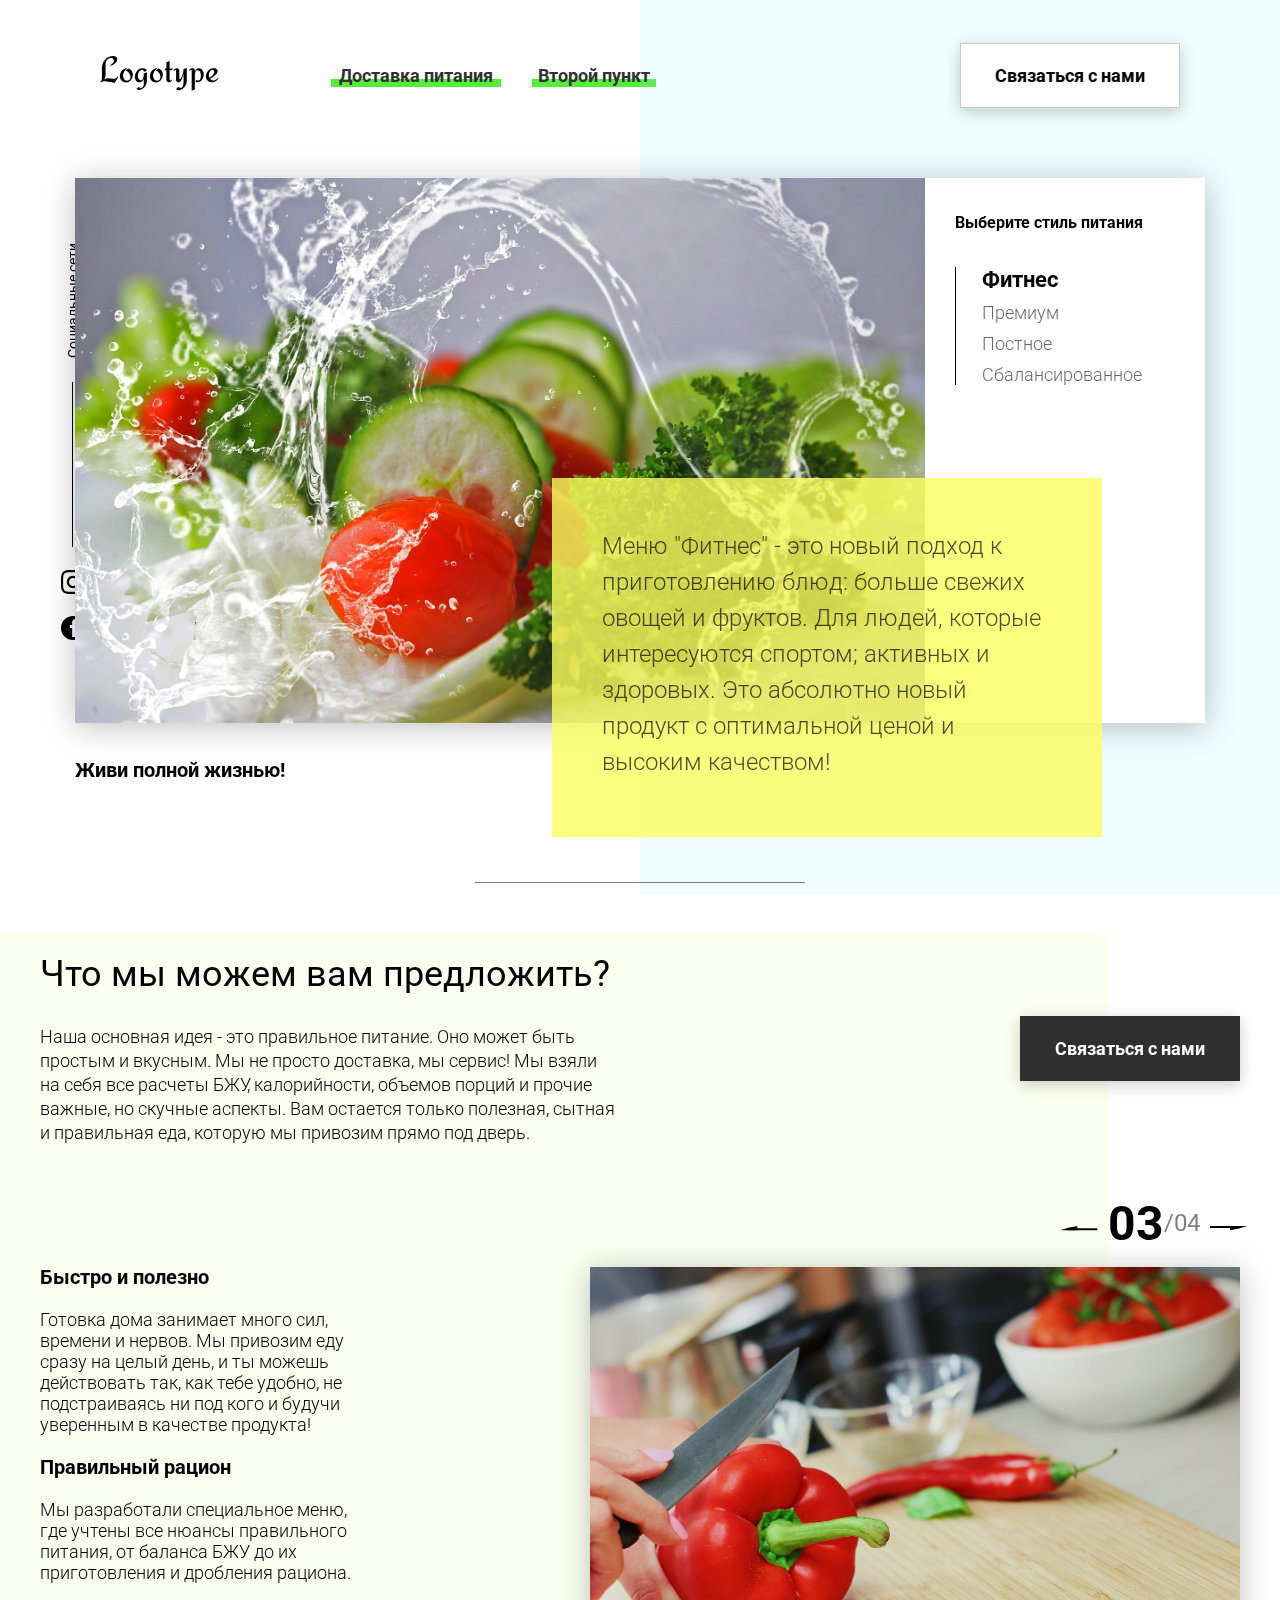
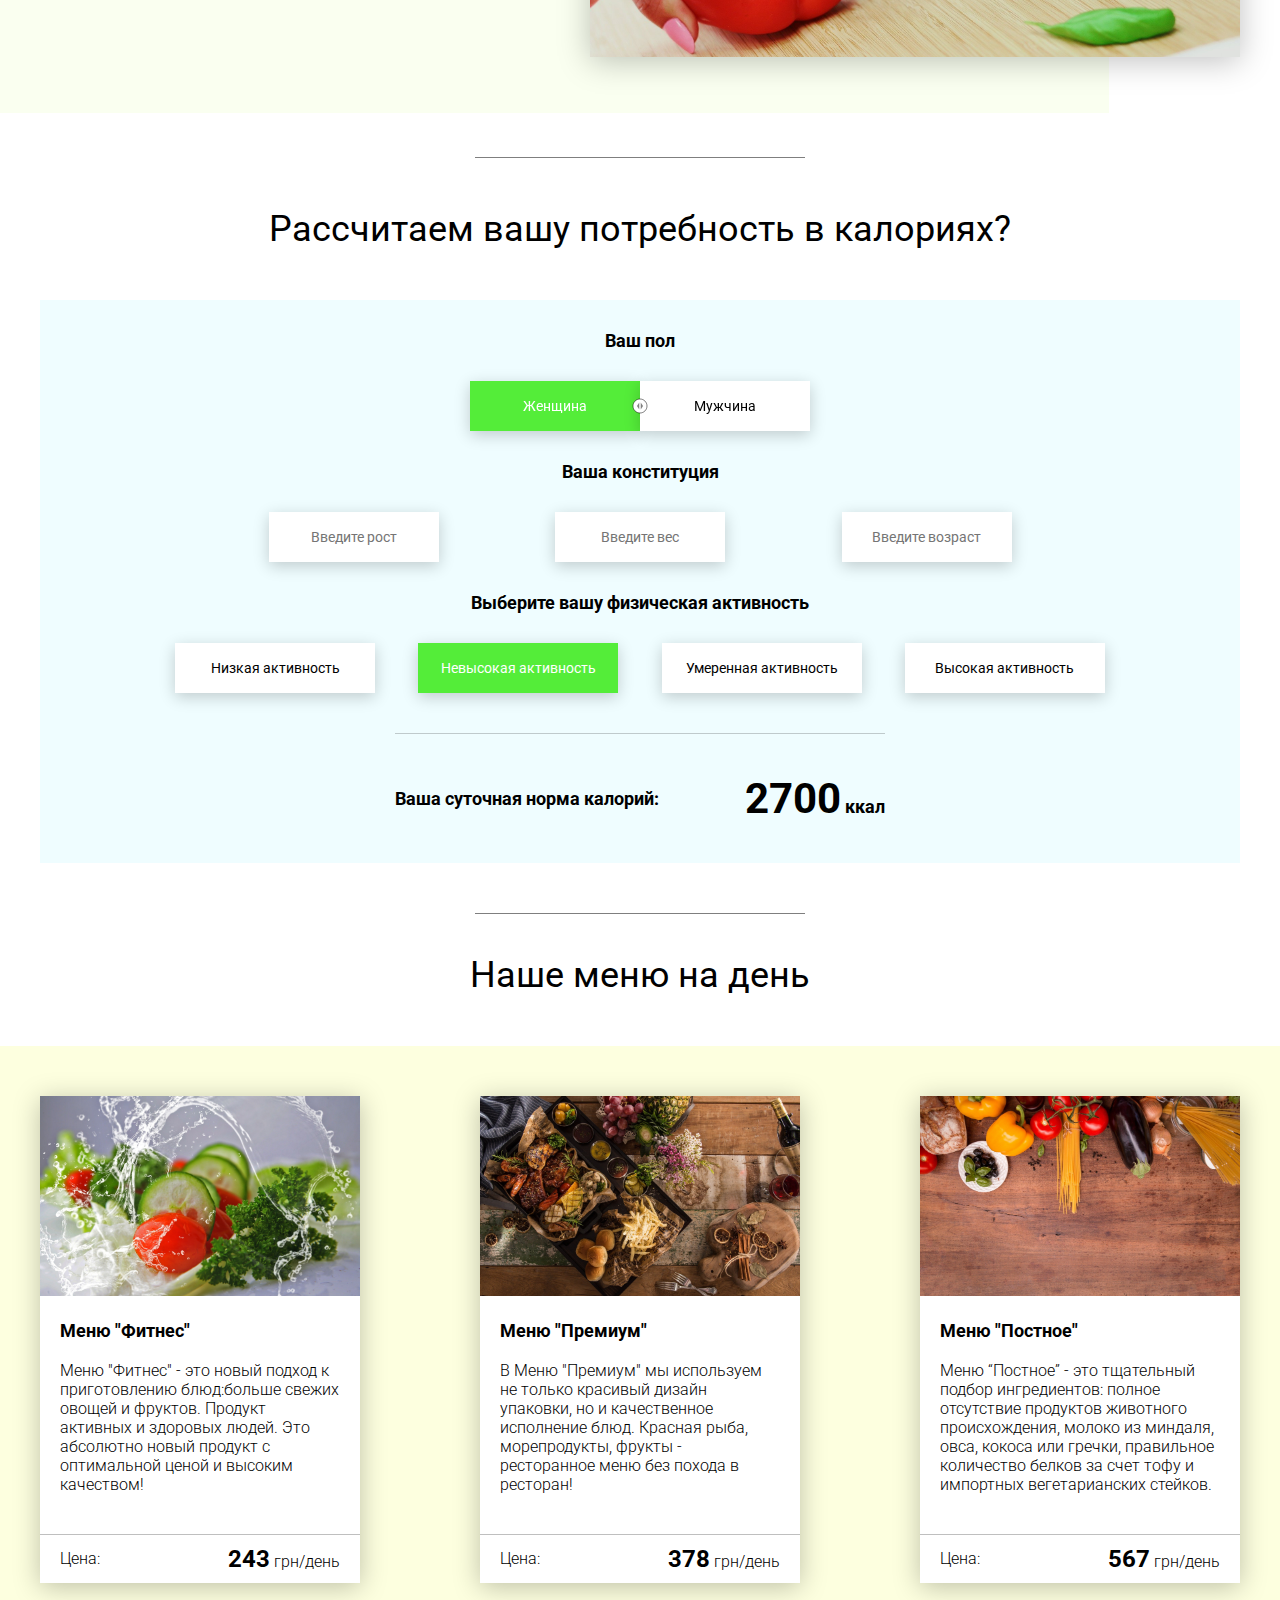
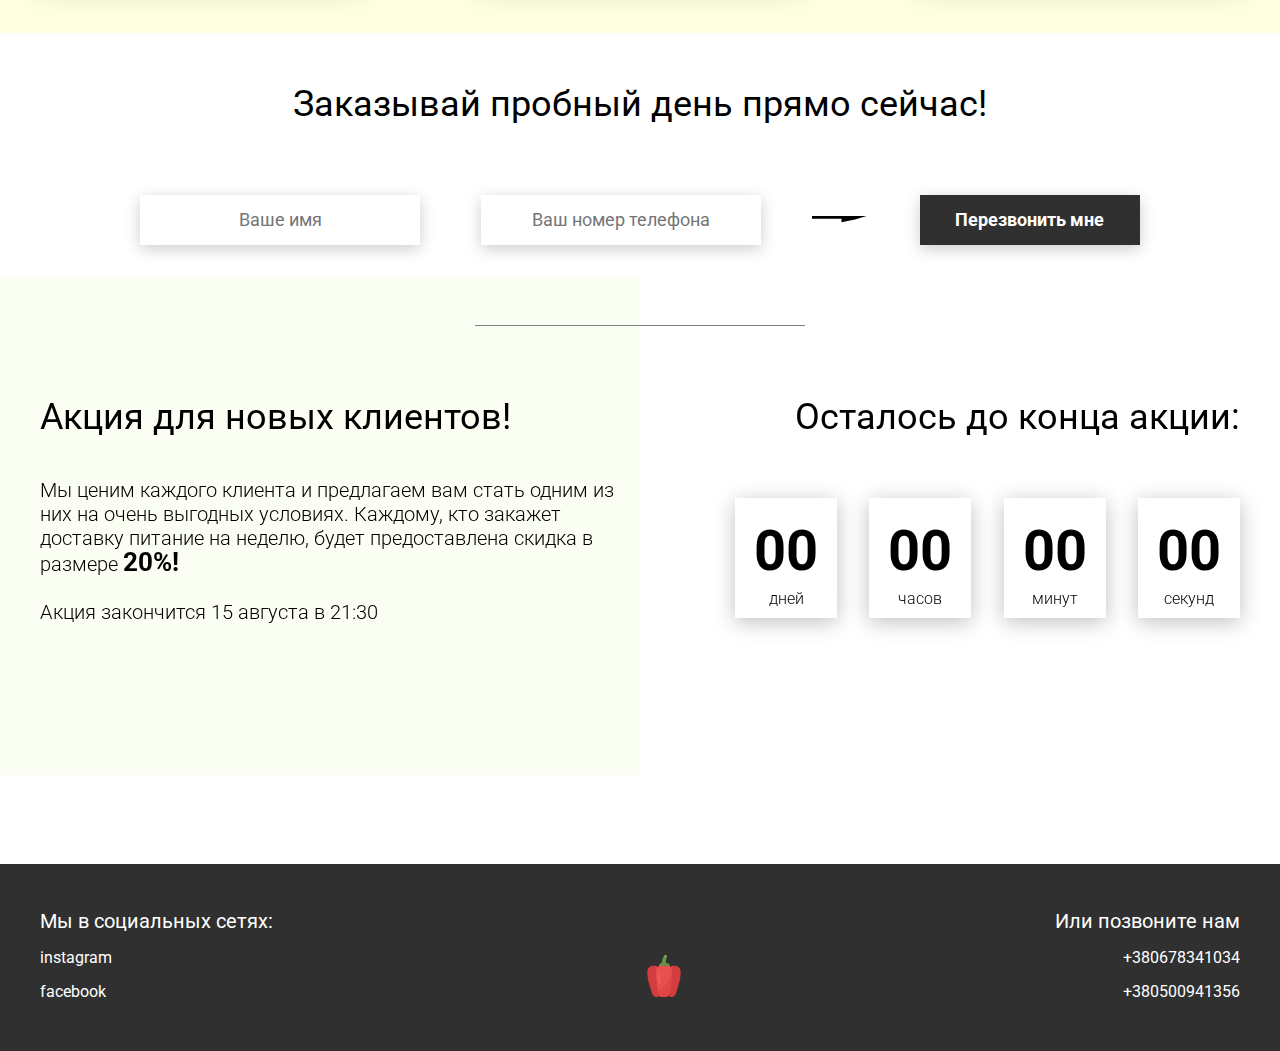
==== Food/index.html @ fee71a16 "lsn_49_class_constructor_this" ====
<!DOCTYPE html>
<html lang="en">
<head>
    <meta charset="UTF-8">
    <meta name="viewport" content="width=device-width, initial-scale=1.0">
    <title>Food</title>
    <link rel="stylesheet" href="css/style.css">
</head>
<body>
    <header class="header">
        <div class="header__left-block">
            <div class="header__logo">
                <img src="icons/logo.svg" alt="Логотип">
            </div>
            <nav class="header__links">
                <a href="#" class="header__link">Доставка питания</a>
                <a href="#" class="header__link">Второй пункт</a>
            </nav>
        </div>
        <div class="header__right-block">
            <button data-modal class="btn btn_white">Связаться с нами</button>
        </div>
    </header>
    <div class="sidepanel">
        <div class="sidepanel__text"><span>Социальные сети</span></div>
        <div class="sidepanel__divider"></div>
        <a href="#" class="sidepanel__icon">
            <img src="icons/instagram.svg" alt="instagram">
        </a>
        <a href="#" class="sidepanel__icon">
            <img src="icons/facebook.svg" alt="facebook">
        </a>
    </div>

    <div class="preview">
        <div class="bgc_blue"></div>
        <div class="container">
            <div class="tabcontainer">
                <div class="tabcontent">
                    <img src="img/tabs/vegy.jpg" alt="vegy">
                    <div class="tabcontent__descr">
                        Меню "Фитнес" - это новый подход к приготовлению блюд: больше свежих овощей и фруктов. Для людей, которые интересуются спортом; активных и здоровых. Это абсолютно новый продукт с оптимальной ценой и высоким качеством!
                    </div>
                </div>
                <div class="tabcontent">
                    <img src="img/tabs/elite.jpg" alt="elite">
                    <div class="tabcontent__descr">
                        Меню “Премиум” - мы используем не только красивый дизайн упаковки, но и качественное исполнение блюд. Красная рыба, морепродукты, фрукты - ресторанное меню без похода в ресторан!                                     
                    </div>
                </div>
                <div class="tabcontent">
                    <img src="img/tabs/post.jpg" alt="post">
                    <div class="tabcontent__descr">
                        Наше специальное “Постное меню” - это тщательный подбор ингредиентов: полное отсутствие продуктов животного происхождения. Полная гармония с собой и природой в каждом элементе! Все будет Ом!                                     
                    </div>
                </div>
                <div class="tabcontent">
                    <img src="img/tabs/vegy.jpg" alt="vegy">
                    <div class="tabcontent__descr">
                        Меню "Сбалансированное" - это соответствие вашего рациона всем научным рекомендациям. Мы тщательно просчитываем вашу потребность в к/б/ж/у и создаем лучшие блюда для вас.
                    </div>
                </div>
                <div class="tabheader">
                    <h3>Выберите стиль питания</h3>
                    <div class="tabheader__items">
                        <div class="tabheader__item tabheader__item_active">Фитнес</div>
                        <div class="tabheader__item">Премиум</div>
                        <div class="tabheader__item">Постное</div>
                        <div class="tabheader__item">Сбалансированное</div>
                    </div>
                </div>
            </div>
            <div class="preview__life">Живи полной жизнью!</div>
        </div>
    </div>

    <div class="divider"></div>

    <div class="offer">
        <div class="bgc_y"></div>
        <div class="container">
            <div class="offer__text">
                <h2 class="title">Что мы можем вам предложить?</h2>
                <div class="offer__descr">
                    Наша основная идея - это правильное питание. Оно может быть простым и вкусным. Мы не просто доставка, мы сервис! Мы взяли на себя все расчеты БЖУ, калорийности, объемов порций и прочие важные, но скучные аспекты. Вам остается только полезная, сытная и правильная еда, которую мы привозим прямо под дверь.
                </div>
            </div>
            <div class="offer__action">
                <button data-modal class="btn btn_dark">Связаться с нами</button>
            </div>
        </div>
        <div class="container">
            <div class="offer__advantages">
                <h2>Быстро и полезно</h2>
                <div class="offer__advantages-text">
                    Готовка дома занимает много сил, времени и нервов. Мы привозим еду сразу на целый день, и ты можешь действовать так, как тебе удобно, не подстраиваясь ни под кого и будучи уверенным в качестве продукта!
                </div>
                <h2>Правильный рацион</h2>
                <div class="offer__advantages-text">
                    Мы разработали специальное меню, где учтены все нюансы правильного питания, от баланса БЖУ до их приготовления и дробления рациона.
                </div>
            </div>
            <div class="offer__slider">
                <div class="offer__slider-counter">
                    <div class="offer__slider-prev">
                        <img src="icons/left.svg" alt="prev">
                    </div>
                    <span id="current">03</span>
                    /
                    <span id="total">04</span>
                    <div class="offer__slider-next">
                        <img src="icons/right.svg" alt="next">
                    </div>
                </div>
                <div class="offer__slider-wrapper">
                    <div class="offer__slide">
                        <img src="img/slider/pepper.jpg" alt="pepper">
                    </div>
                    <!-- <div class="offer__slide">
                        <img src="img/slider/food-12.jpg" alt="food">
                    </div>
                    <div class="offer__slide">
                        <img src="img/slider/olive-oil.jpg" alt="oil">
                    </div>
                    <div class="offer__slide">
                        <img src="img/slider/paprika.jpg" alt="paprika">
                    </div> -->
                </div>
            </div>
        </div>
    </div>

    <div class="divider"></div>

    <div class="calculating">
        <div class="container">
            <h2 class="title">Рассчитаем вашу потребность в калориях?
            </h2>
            <div class="calculating__field">
                <div class="calculating__subtitle">
                    Ваш пол
                </div>
                <div class="calculating__choose" id="gender">
                    <div class="calculating__choose-item calculating__choose-item_active">Женщина</div>
                    <div class="calculating__choose-item">Мужчина</div>
                </div>

                <div class="calculating__subtitle">
                    Ваша конституция
                </div>
                <div class="calculating__choose calculating__choose_medium">
                    <input type="text" id="height" placeholder="Введите рост" class="calculating__choose-item">
                    <input type="text" id="weight" placeholder="Введите вес"  class="calculating__choose-item">
                    <input type="text" id="age" placeholder="Введите возраст" class="calculating__choose-item">
                </div>

                <div class="calculating__subtitle">
                    Выберите вашу физическая активность
                </div>
                <div class="calculating__choose calculating__choose_big">
                    <div id="low" class="calculating__choose-item">Низкая активность </div>
                    <div id="small"  class="calculating__choose-item calculating__choose-item_active">Невысокая активность</div>
                    <div id="medium" class="calculating__choose-item">Умеренная активность</div>
                    <div id="high" class="calculating__choose-item">Высокая активность</div>
                </div>

                <div class="calculating__divider"></div>

                <div class="calculating__total">
                    <div class="calculating__subtitle">
                        Ваша суточная норма калорий:
                    </div>
                    <div class="calculating__result">
                        <span>2700</span> ккал
                    </div>
                </div>
            </div>
        </div>
    </div>

    <div class="divider"></div>

    <div class="menu">
        <h2 class="title">Наше меню на день</h2>

        <div class="menu__field">
            <div class="container">
             
            </div>
        </div>
    </div>

    <div class="order">
        <div class="container">
            <div class="title">Заказывай пробный день прямо сейчас!</div>
            <form action="#" class="order__form">
                <input required placeholder="Ваше имя" name="name" type="text" class="order__input">
                <input required placeholder="Ваш номер телефона" name="phone" type="phone" class="order__input">
                <img src="icons/right.svg" alt="right">
                <button class="btn btn_dark btn_min">Перезвонить мне</button>
            </form>
        </div>
    </div>

    <div class="divider"></div>

    <div class="promotion">
        <div class="bgc_y"></div>
        <div class="container">
            <div class="promotion__text">
                <div class="title">Акция для новых клиентов!</div>
                <div class="promotion__descr">
                    Мы ценим каждого клиента и предлагаем вам стать одним из них на очень выгодных условиях. 
                    Каждому, кто закажет доставку питание на неделю, будет предоставлена скидка в размере <span>20%!</span>
                    <br><br>
                    Акция закончится 15 августа в 21:30
                </div>
            </div>
            <div class="promotion__timer">
                <div class="title">Осталось до конца акции:</div>
                <div class="timer">
                    <div class="timer__block">
                        <span id="days">12</span>
                        дней
                    </div>
                    <div class="timer__block">
                        <span id="hours">20</span>
                        часов
                    </div>
                    <div class="timer__block">
                        <span id="minutes">56</span>
                        минут
                    </div>
                    <div class="timer__block">
                        <span id="seconds">20</span>
                        секунд
                    </div>
                </div>
            </div>
        </div>
    </div>

    <footer class="footer">
        <div class="container">
            <div class="social">
                <div class="subtitle">Мы в социальных сетях:</div>
                <a href="#" class="link">instagram</a>
                <a href="#" class="link">facebook</a>
            </div>
            <div class="pepper">
                <img src="icons/veg.svg" alt="pepper">
            </div>
            <div class="call">
                <div class="subtitle">Или позвоните нам</div>
                <a href="#" class="link">+380678341034</a>
                <a href="#" class="link">+380500941356</a>
            </div>
        </div>
    </footer>

    <div class="modal">
        <div class="modal__dialog">
            <div class="modal__content">
                <form action="#">
                    <div data-close class="modal__close">&times;</div>
                    <div class="modal__title">Мы свяжемся с вами как можно быстрее!</div>
                    <input required placeholder="Ваше имя" name="name" type="text" class="modal__input">
                    <input required placeholder="Ваш номер телефона" name="phone" type="phone" class="modal__input">
                    <button class="btn btn_dark btn_min">Перезвонить мне</button>
                </form>
            </div>
        </div>
    </div>

    <script src="js/script.js"></script>
</body>
</html>
---- Food/css/style.css ----
@import url(https://fonts.googleapis.com/css?family=Roboto:300,400,700&display=swap&subset=cyrillic-ext);*{box-sizing:border-box;margin:0;padding:0;font-family:Roboto,sans-serif}a{text-decoration:none}.btn{width:220px;height:65px;display:flex;justify-content:center;align-items:center;background-color:#fff;font-size:18px;font-weight:700;border:1px solid rgba(0,0,0,.2);box-shadow:0 4px 15px rgba(0,0,0,.2);cursor:pointer;transition:.3s all;outline:0}.btn_white{background-color:#fff}.btn_dark{background-color:#303030;color:#fff;border:none}.btn_min{height:50px}.btn:hover{box-shadow:0 4px 30px rgba(0,0,0,.3)}.container{max-width:1200px;margin:0 auto}.divider{width:330px;height:1px;margin:0 auto;background-color:rgba(0,0,0,.5)}.title{font-size:36px;font-weight:400}.header{display:flex;justify-content:space-between;align-items:center;height:150px;padding:0 100px}.header__left-block{display:flex;justify-content:space-between;min-width:550px}.header__logo{max-width:170px}.header__logo img{width:100%}.header__links{display:flex;align-items:center}.header__link{position:relative;margin-right:45px;font-weight:700;font-size:18px;color:#303030}.header__link:after{content:'';position:absolute;display:block;width:110%;left:-5%;bottom:-1px;z-index:-1;height:8px;background:#54ed39}.header__link:last-child{margin-right:0}.sidepanel{position:fixed;left:60px;top:240px;height:400px;width:25px;display:flex;flex-direction:column;justify-content:space-between;align-items:center}.sidepanel__text{width:120px;height:120px;font-size:14px}.sidepanel__text span{display:flex;transform:rotate(-90deg) translateX(-50px)}.sidepanel__divider{width:1px;height:165px;background-color:#000}.sidepanel__icon{width:24px;height:24px}.sidepanel__icon img{width:100%}.preview{padding:28px 0 100px 0;position:relative}.preview__life{font-weight:700;font-size:20px;margin-left:35px;margin-top:35px}.bgc_blue{position:absolute;right:0;top:-155px;width:50vw;height:900px;background:rgba(146,242,255,.15);z-index:-1}.tabcontainer{display:flex;width:1130px;margin:0 auto;box-shadow:0 4px 30px rgba(0,0,0,.25)}.tabcontent{width:850px;position:relative}.tabcontent img{width:100%;height:100%;object-fit:cover}.tabcontent__descr{position:absolute;top:300px;right:-177px;width:550px;height:359px;background:rgba(251,254,93,.8);padding:50px;font-size:24px;font-weight:300;line-height:36px;color:rgba(0,0,0,.7)}.tabheader{width:280px;padding:35px 30px;background-color:#fff}.tabheader h3{font-weight:700;font-size:16px}.tabheader__items{margin-top:35px;padding-left:26px;border-left:1px solid #000}.tabheader__item{font-weight:700;font-size:18px;font-weight:300;margin-top:10px;color:rgba(0,0,0,.6);cursor:pointer;transition:.3s all}.tabheader__item_active{color:#000;font-size:22px;font-weight:700}.offer{padding:70px 0 100px 0;position:relative}.offer .container{display:flex;justify-content:space-between}.offer .bgc_y{position:absolute;width:1109px;height:780px;background:rgba(243,255,222,.45);z-index:-1;top:50px}.offer__text{width:580px}.offer__descr{font-size:18px;margin-top:30px;font-weight:300;line-height:24px}.offer__action{display:flex;align-items:center;justify-content:flex-end}.offer__advantages{width:330px;margin-top:50px}.offer__advantages h2{font-weight:700;font-size:20px;margin-top:20px}.offer__advantages h2:first-child{margin-top:70px}.offer__advantages-text{margin-top:20px;font-size:18px;font-weight:300;line-height:21px}.offer__slider{width:650px;margin-top:50px;display:flex;flex-direction:column;align-items:flex-end}.offer__slider-counter{display:flex;width:180px;align-items:center;font-size:24px;color:rgba(0,0,0,.5)}.offer__slider-wrapper{width:100%;margin-top:15px;box-shadow:0 4px 30px rgba(0,0,0,.25)}.offer__slider-prev{margin-right:10px;cursor:pointer}.offer__slider-next{margin-left:10px;cursor:pointer}.offer__slider #current{font-size:48px;font-weight:700;color:#000}.offer__slide{width:100%;height:390px}.offer__slide img{width:100%;height:100%;object-fit:cover}.calculating{padding:50px 0}.calculating .title{text-align:center}.calculating__field{width:100%;margin-top:50px;background:rgba(146,242,255,.15);padding:30px 0 40px 0}.calculating__subtitle{text-align:center;font-size:18px;font-weight:700;margin-top:30px}.calculating__subtitle:first-child{margin-top:0}.calculating #gender:after{content:'';position:absolute;top:50%;transform:translateY(-50%);display:block;width:16px;height:16px;background:url(../icons/switch.svg) center center/cover no-repeat}.calculating__choose{position:relative;display:flex;margin-top:30px;justify-content:center}.calculating__choose-item{display:flex;align-items:center;justify-content:center;width:170px;height:50px;padding:0 10px;background:#fff;box-shadow:0 4px 15px rgba(0,0,0,.2);border:none;text-align:center;font-size:14px;cursor:pointer;outline:0;transition:.3s all}.calculating__choose-item_active{color:#fff;background-color:#54ed39}.calculating__choose_medium{width:743px;justify-content:space-between;margin:30px auto 0 auto}.calculating__choose_big{width:930px;justify-content:space-between;margin:30px auto 0 auto}.calculating__choose_big .calculating__choose-item{width:200px}.calculating__divider{width:490px;height:1px;margin:40px auto;background-color:rgba(0,0,0,.2)}.calculating__total{width:490px;margin:0 auto;display:flex;justify-content:space-between;align-items:center}.calculating__result{font-size:18px;font-weight:700}.calculating__result span{font-size:42px}.menu{padding:40px 0 50px 0}.menu .container{display:flex;justify-content:space-between;align-items:flex-start}.menu .title{text-align:center}.menu__field{margin-top:50px;padding:50px 0;width:100%;background:rgba(249,254,126,.25)}.menu__item{width:320px;min-height:450px;background:#fff;box-shadow:0 4px 25px rgba(0,0,0,.25);font-size:16px;font-weight:300}.menu__item img{width:100%;height:200px;object-fit:cover}.menu__item-subtitle{font-weight:700;font-size:18px;padding:0 20px;margin-top:20px}.menu__item-descr{margin-top:20px;padding:0 20px}.menu__item-divider{width:100%;height:1px;background-color:rgba(0,0,0,.25);margin-top:40px}.menu__item-price{display:flex;justify-content:space-between;align-items:center;padding:10px 20px}.menu__item-price span{font-size:24px;font-weight:700}.order{padding-bottom:80px}.order .title{text-align:center}.order__form{margin-top:70px;padding:0 100px;display:flex;justify-content:space-between;align-items:center}.order__form img{transform:scale(1.5)}.order__input{width:280px;height:50px;background:#fff;box-shadow:0 4px 15px rgba(0,0,0,.2);border:none;font-size:18px;text-align:center;padding:0 20px;outline:0}.promotion{padding:70px 0 240px 0;position:relative}.promotion .container{display:flex}.promotion .bgc_y{position:absolute;width:50%;height:499px;background:rgba(243,255,222,.35);z-index:-1;top:-50px;left:0}.promotion__text{width:50%}.promotion__descr{margin-top:40px;font-size:20px;line-height:24px;font-weight:300}.promotion__descr span{font-weight:700;font-size:26px}.promotion__timer{width:50%}.promotion__timer .title{text-align:right}.promotion__timer .timer{margin-top:60px;padding-left:95px;display:flex;justify-content:space-between;align-items:center}.promotion__timer .timer__block{width:102px;height:120px;background:#fff;box-shadow:0 4px 20px rgba(0,0,0,.25);font-size:16px;font-weight:300;text-align:center}.promotion__timer .timer__block span{display:block;margin-top:20px;margin-bottom:5px;font-size:56px;font-weight:700}.footer{min-height:180px;background-color:#303030;padding:45px 0 50px 0;color:#fff}.footer .container{height:100%;display:flex;justify-content:space-between;align-items:flex-end}.footer .subtitle{font-size:20px}.footer .link{display:block;margin-top:15px;font-size:16px;color:#fff}.footer .call{text-align:right}.modal{position:fixed;top:0;left:0;z-index:1050;display:none;width:100%;height:100%;overflow:hidden;background-color:rgba(0,0,0,.5)}.modal__dialog{max-width:500px;margin:40px auto}.modal__content{position:relative;width:100%;padding:40px;background-color:#fff;border:1px solid rgba(0,0,0,.2);border-radius:4px;max-height:80vh;overflow-y:auto}.modal__close{position:absolute;top:8px;right:14px;font-size:30px;color:#000;opacity:.5;font-weight:700;border:none;background-color:transparent;cursor:pointer}.modal__title{text-align:center;font-size:22px;text-transform:uppercase}.modal__input{display:block;margin:20px auto 20px auto;width:280px;height:50px;background:#fff;box-shadow:0 4px 15px rgba(0,0,0,.2);border:none;font-size:18px;text-align:center;padding:0 20px;outline:0}.modal .btn{display:block;width:280px;margin:0 auto}.show{display:block}.hide{display:none}.fade{animation-name: fade;animation-duration: 1.5s;}@keyframes fade{from{opacity: 0.1;}to{opacity: 1;}}
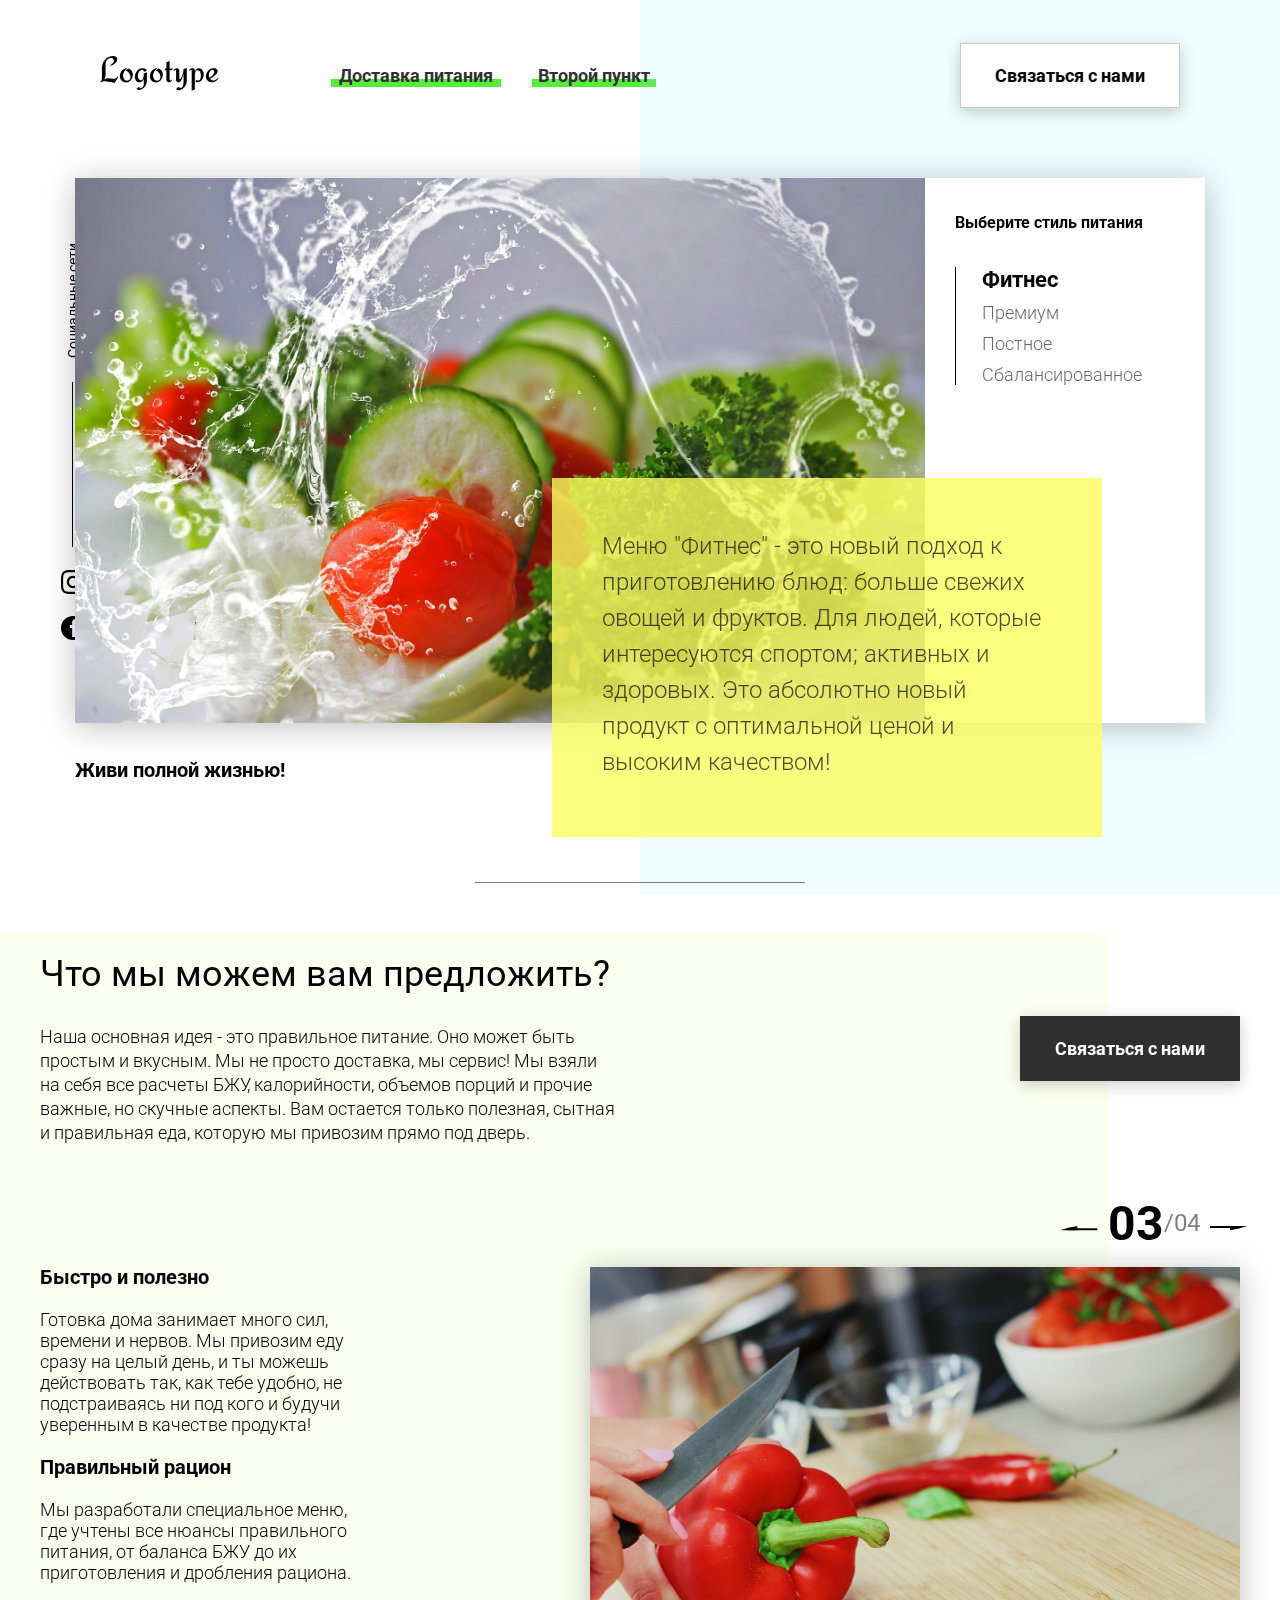
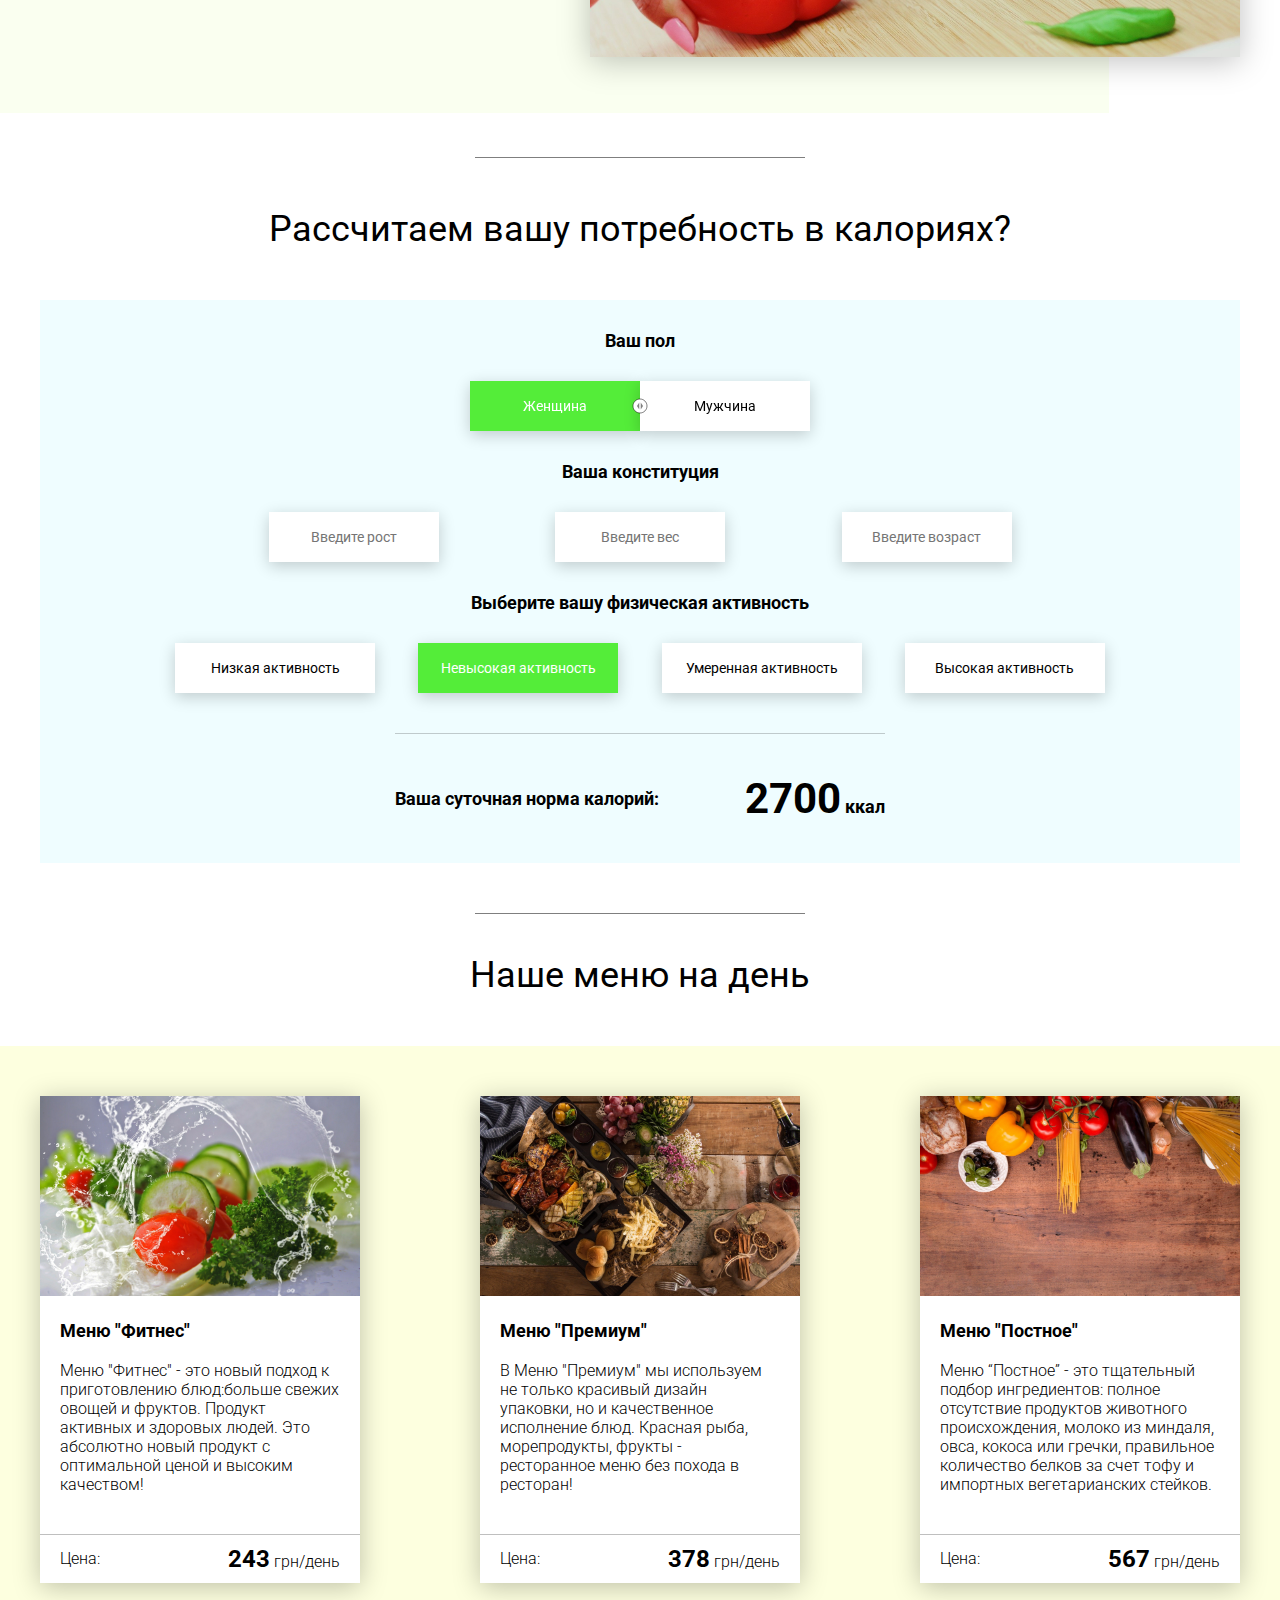
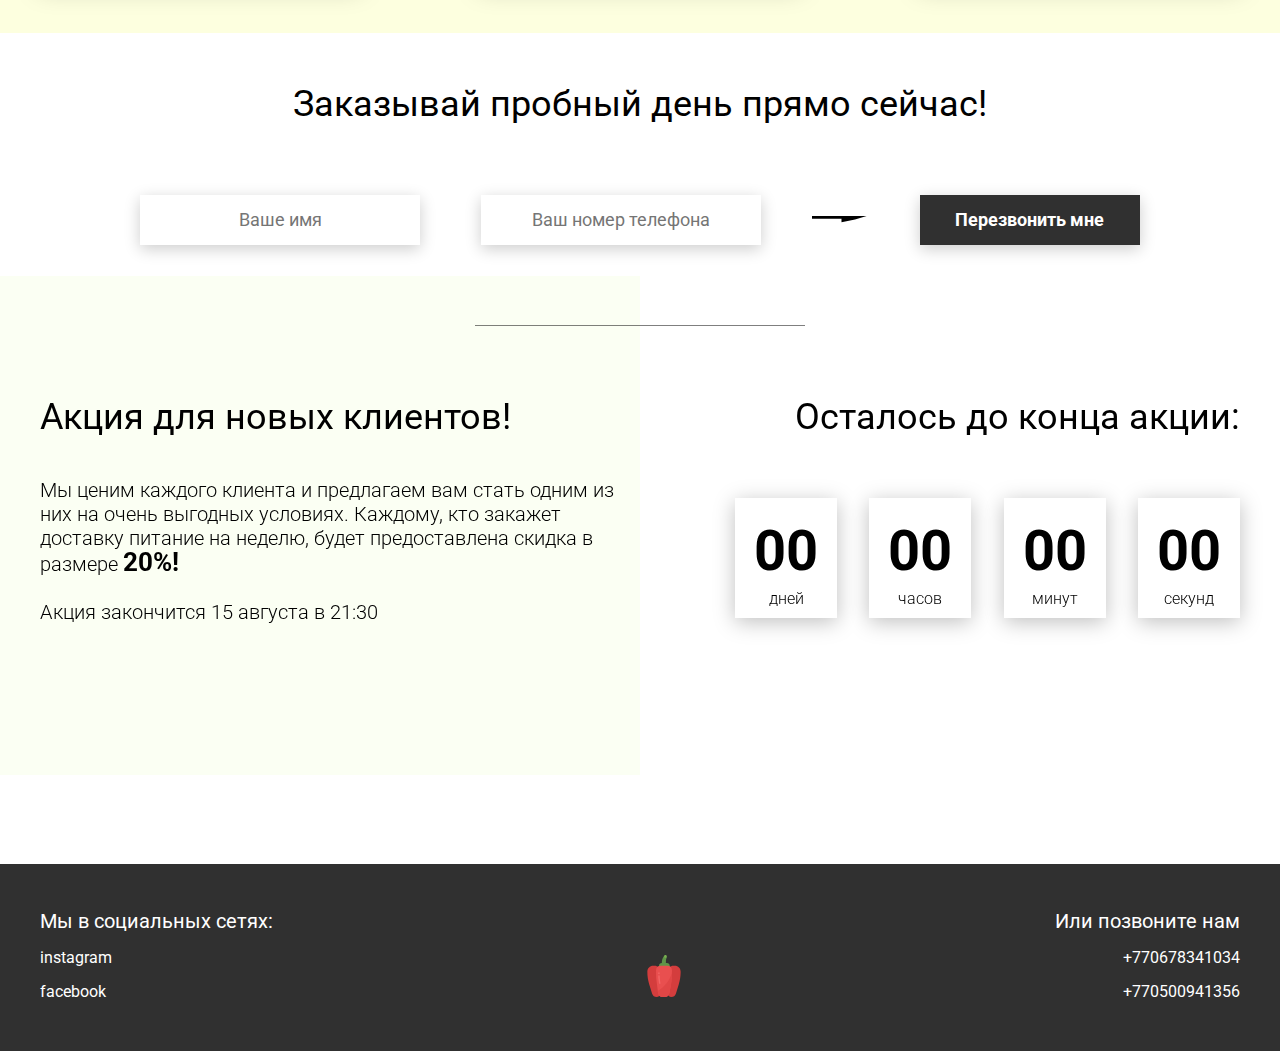
==== commit 712733f7: "lsn_54_spinner" ====
--- a/Food/index.html
+++ b/Food/index.html
@@ -252,8 +252,8 @@
             </div>
             <div class="call">
                 <div class="subtitle">Или позвоните нам</div>
-                <a href="#" class="link">+380678341034</a>
-                <a href="#" class="link">+380500941356</a>
+                <a href="#" class="link">+770678341034</a>
+                <a href="#" class="link">+770500941356</a>
             </div>
         </div>
     </footer>
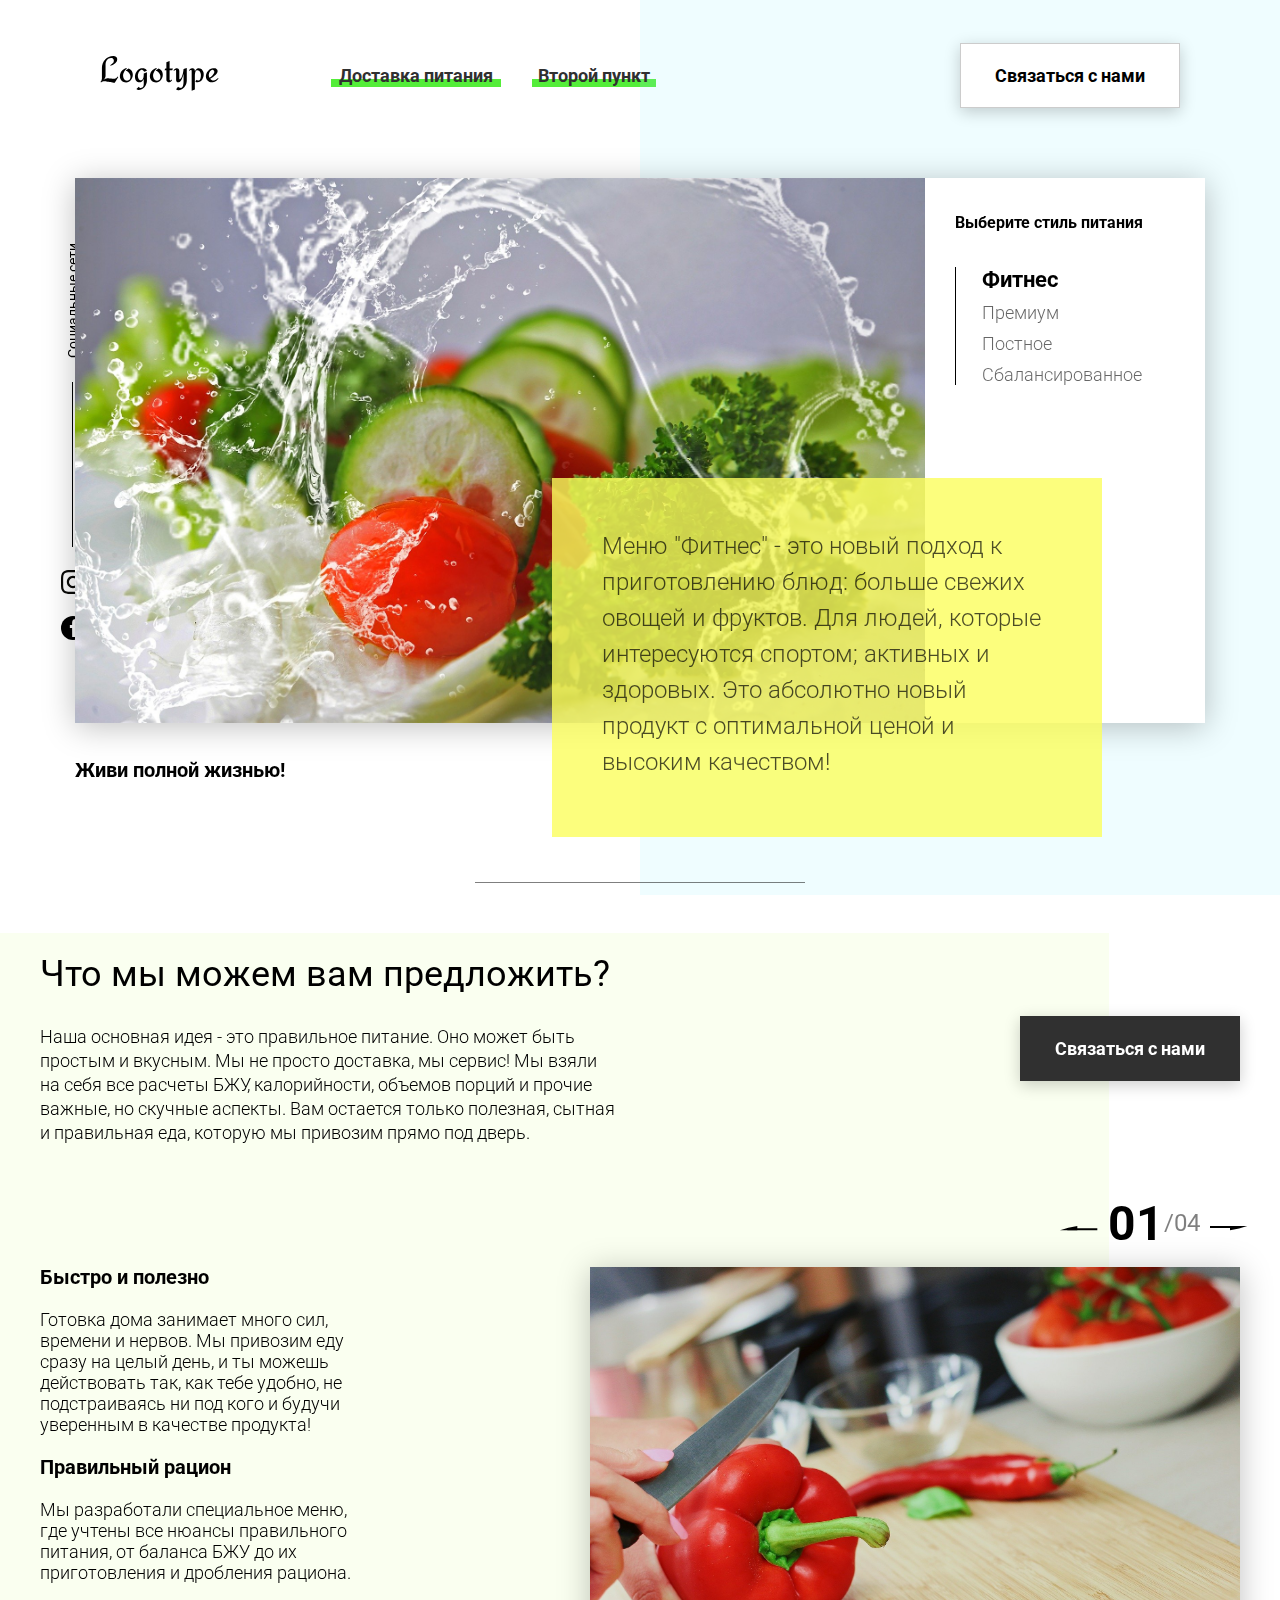
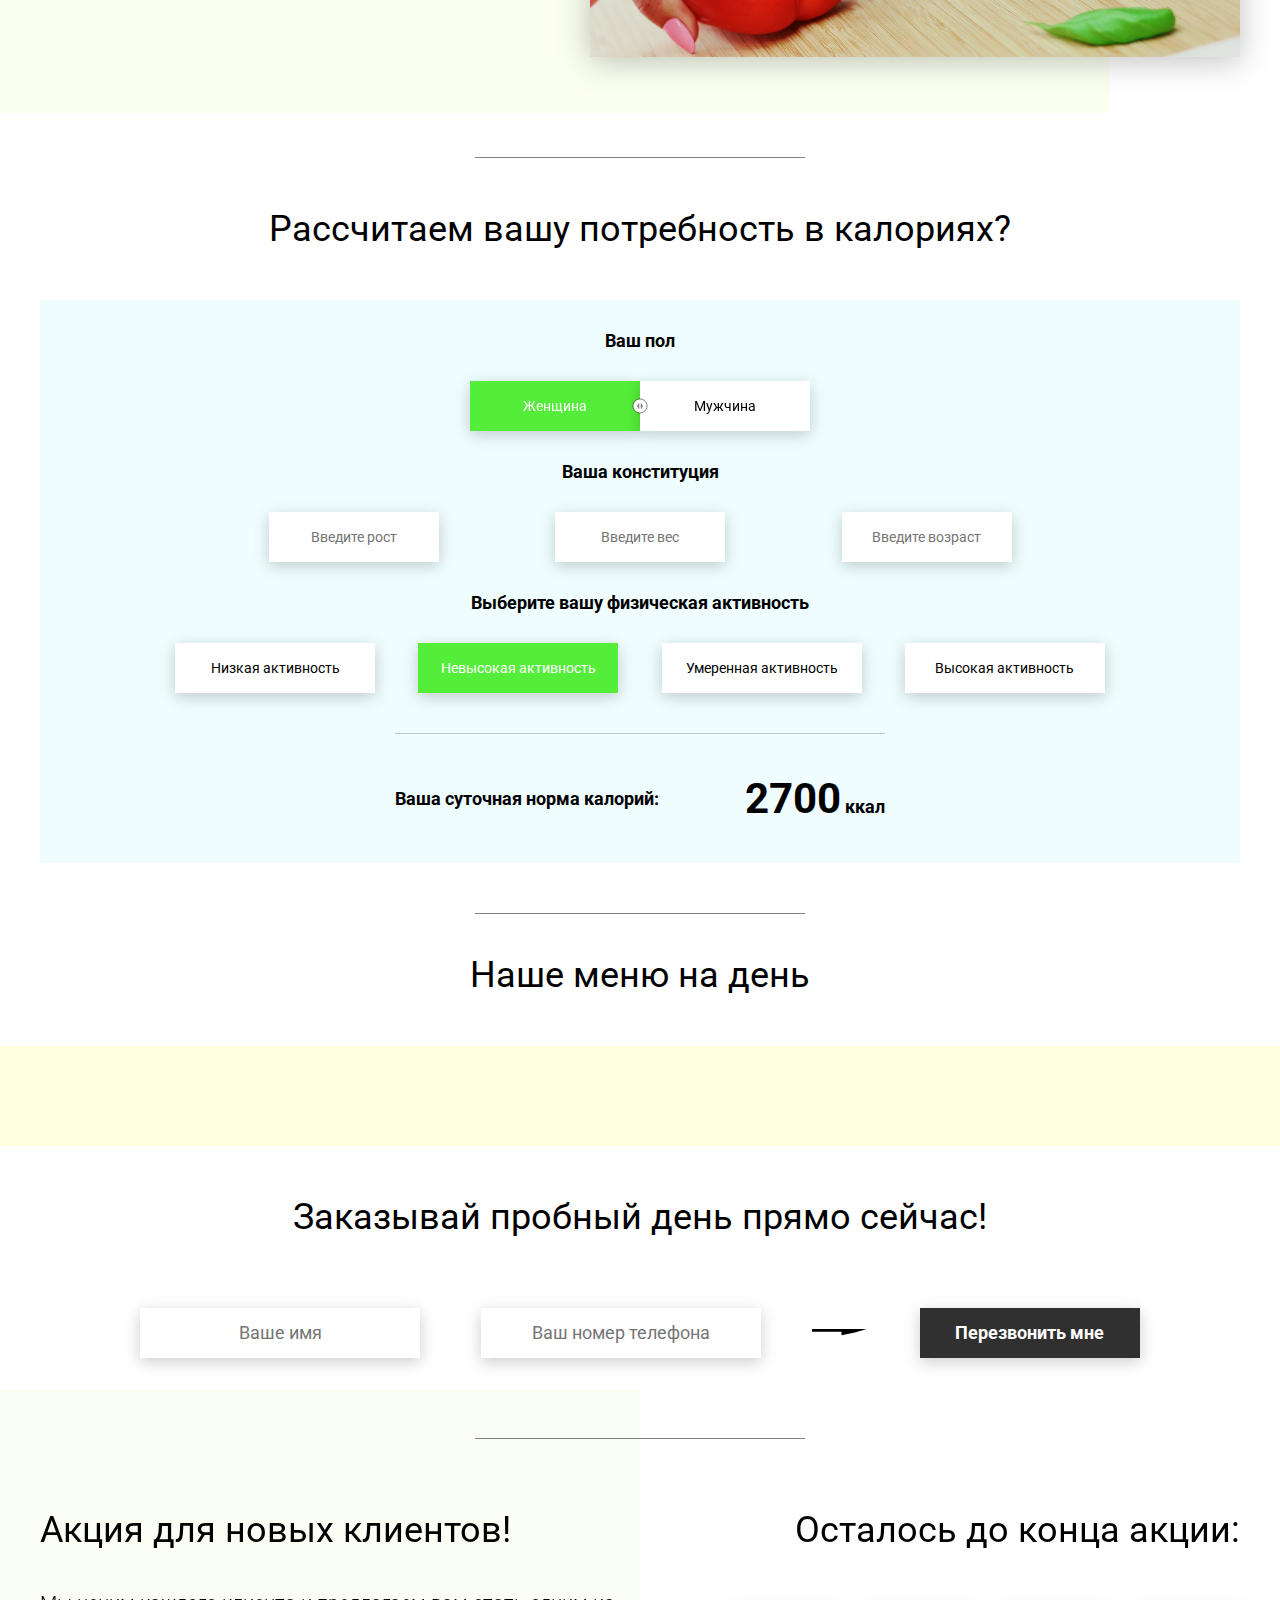
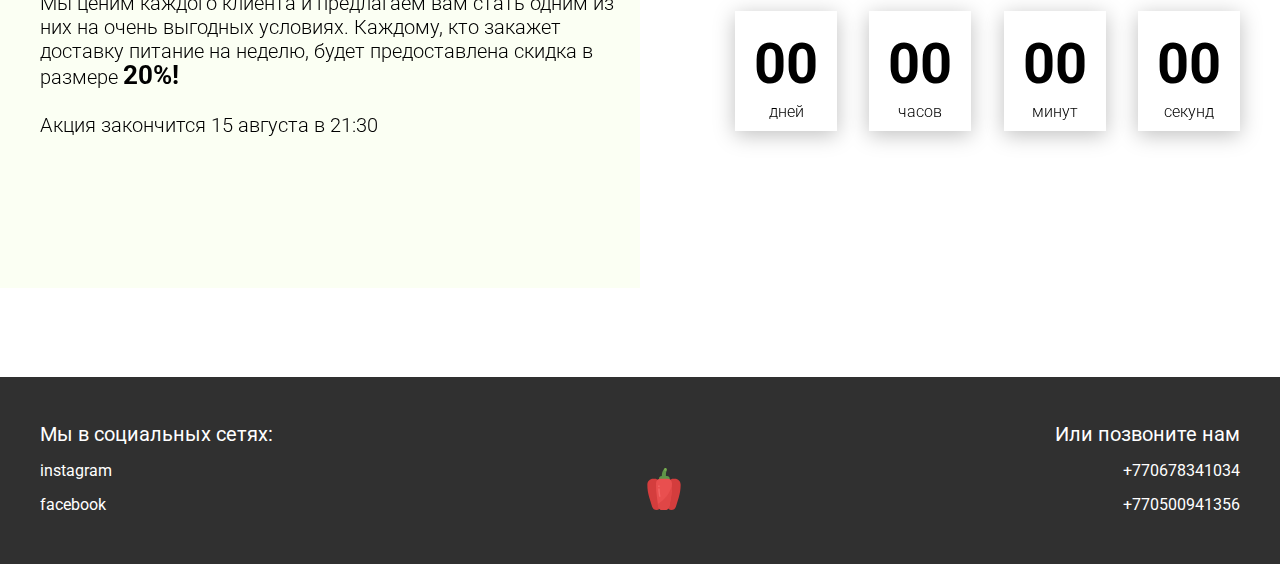
==== commit 2e115e0e: "lsn_62_slider_v2" ====
--- a/Food/index.html
+++ b/Food/index.html
@@ -113,10 +113,11 @@
                     </div>
                 </div>
                 <div class="offer__slider-wrapper">
+                   <div class="offer__slider-inner">
                     <div class="offer__slide">
                         <img src="img/slider/pepper.jpg" alt="pepper">
                     </div>
-                    <!-- <div class="offer__slide">
+                    <div class="offer__slide">
                         <img src="img/slider/food-12.jpg" alt="food">
                     </div>
                     <div class="offer__slide">
@@ -124,7 +125,8 @@
                     </div>
                     <div class="offer__slide">
                         <img src="img/slider/paprika.jpg" alt="paprika">
-                    </div> -->
+                    </div>
+                   </div>
                 </div>
             </div>
         </div>
@@ -272,6 +274,7 @@
         </div>
     </div>
 
+    <!-- <script src="https://cdn.jsdelivr.net/npm/axios/dist/axios.min.js"></script> -->
     <script src="js/script.js"></script>
 </body>
 </html>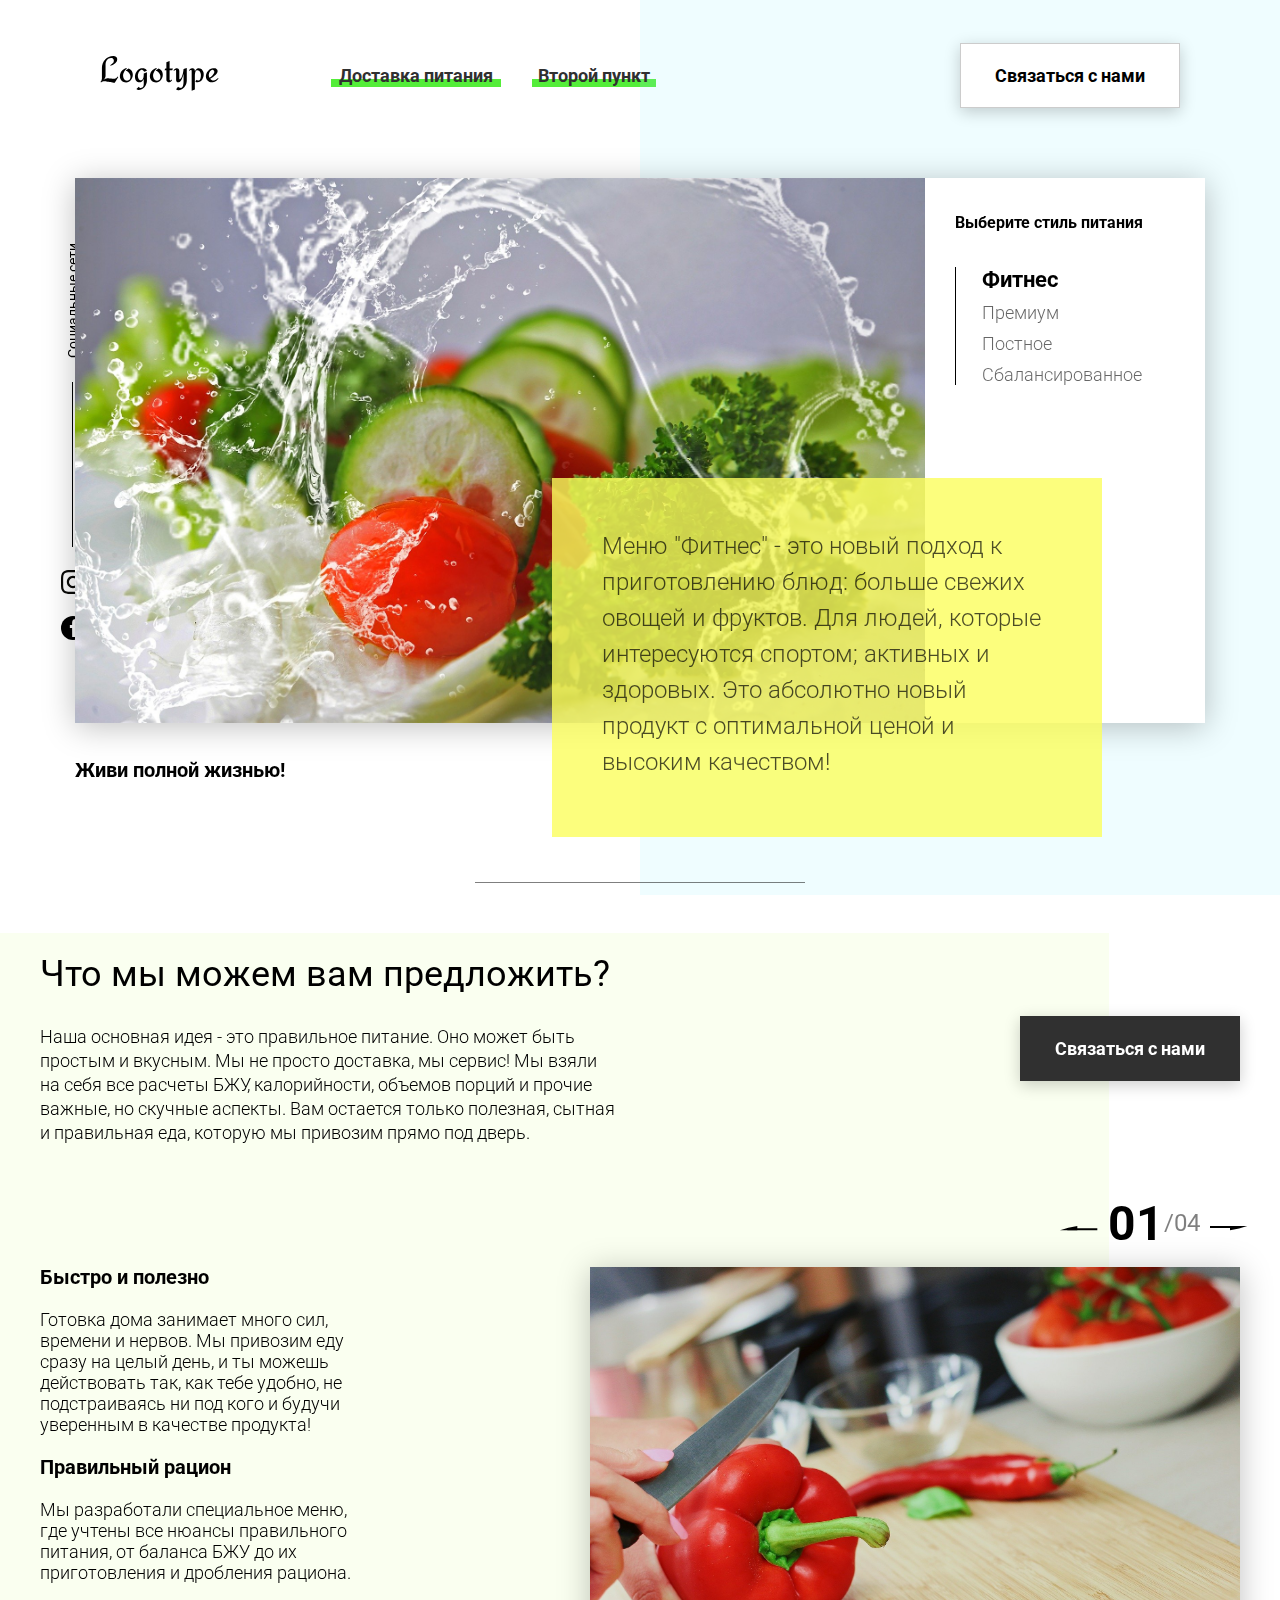
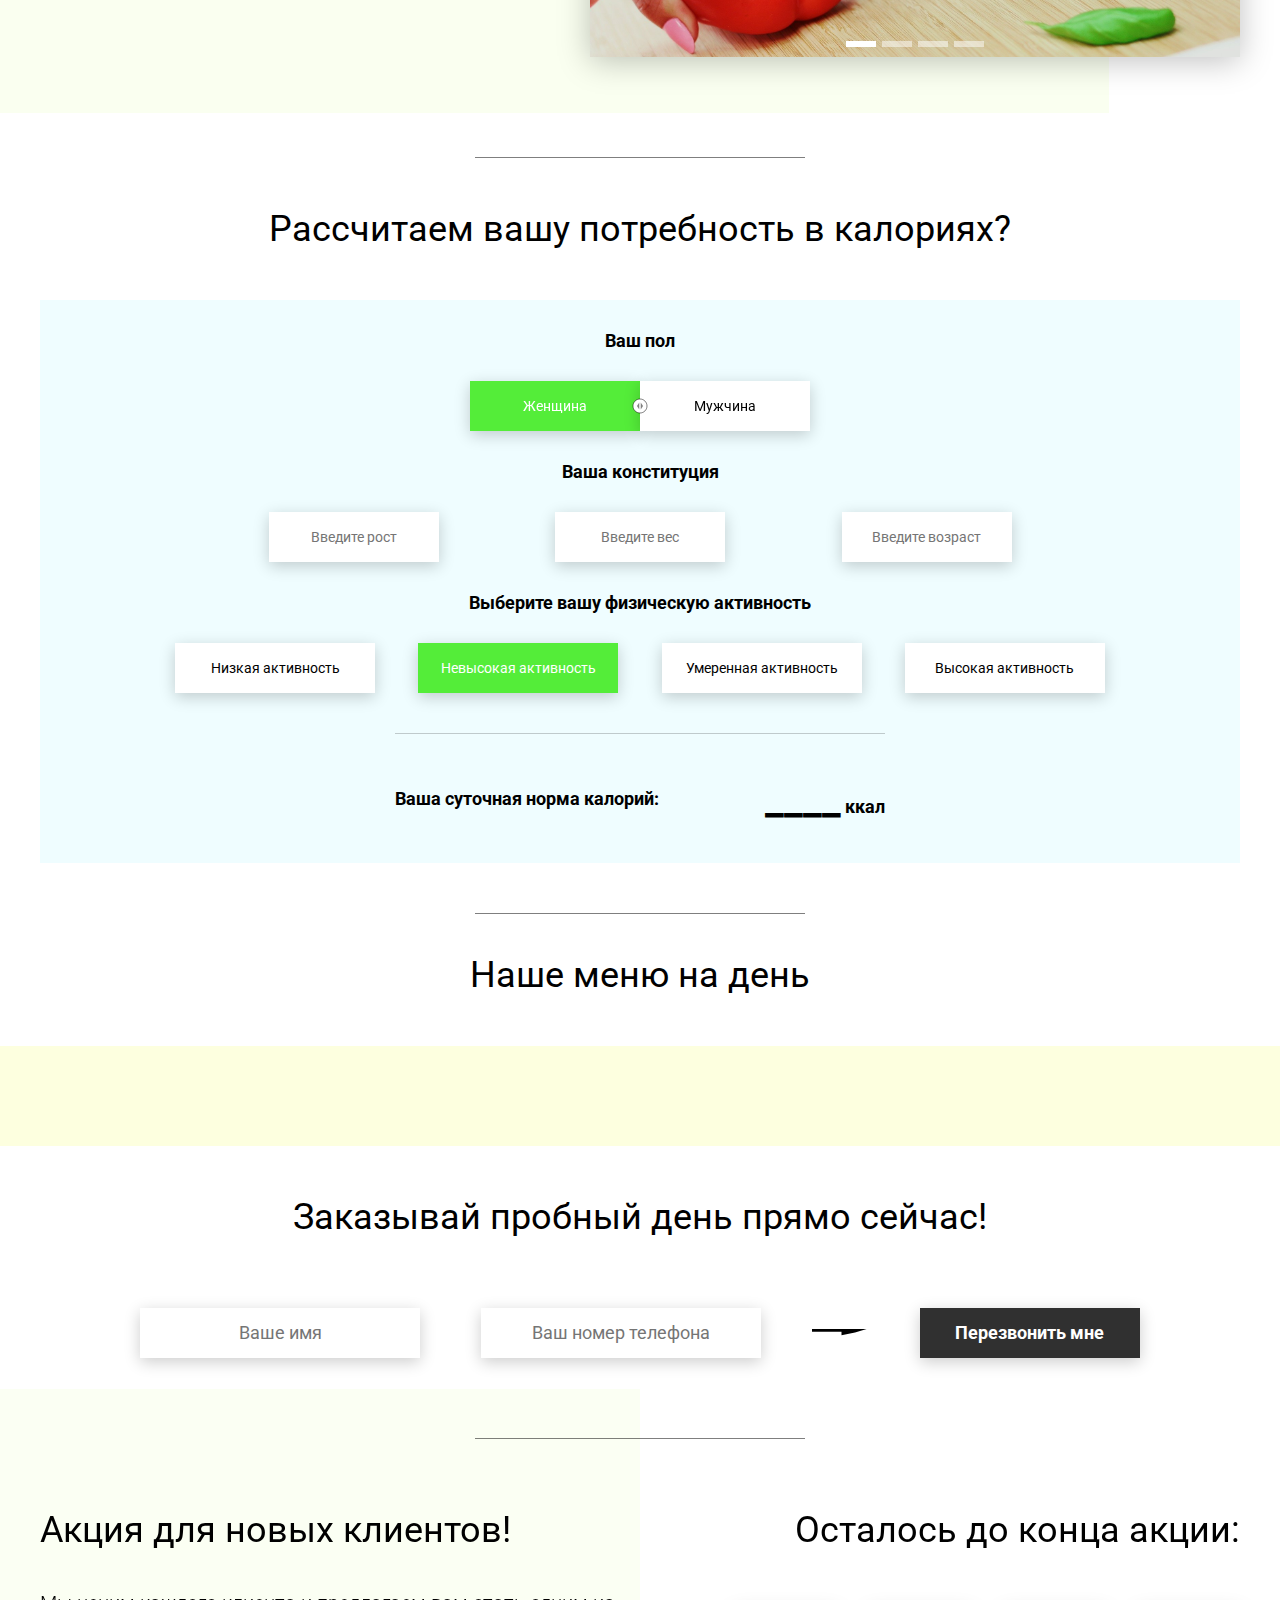
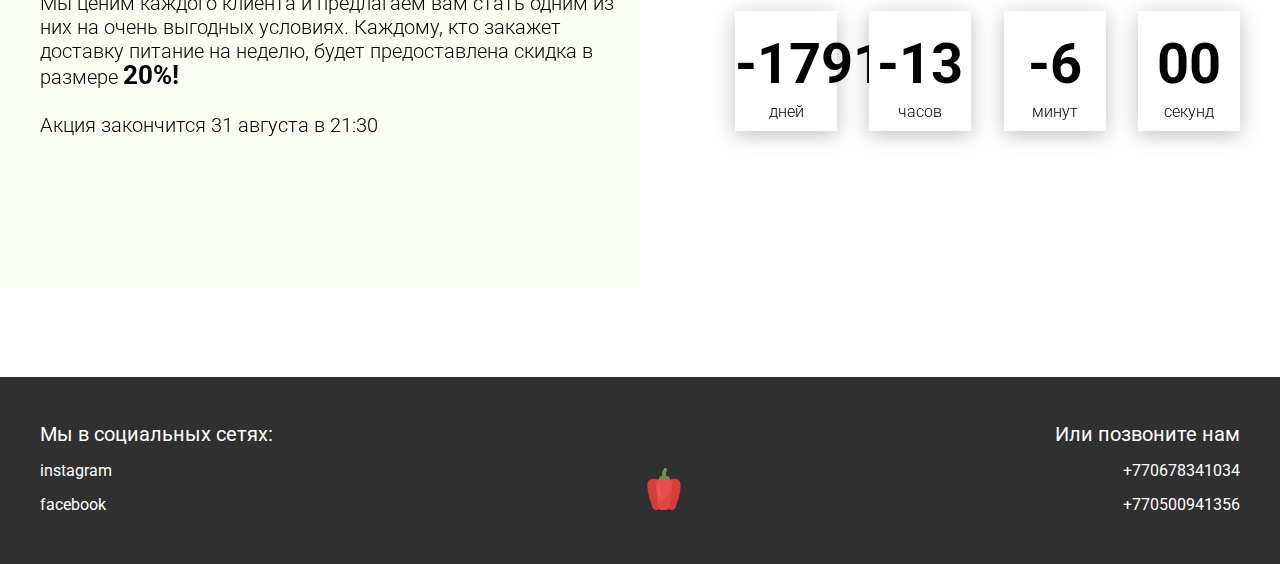
==== commit 965fee8b: "lsn_67_calc2_in_project" ====
--- a/Food/index.html
+++ b/Food/index.html
@@ -143,8 +143,8 @@
                     Ваш пол
                 </div>
                 <div class="calculating__choose" id="gender">
-                    <div class="calculating__choose-item calculating__choose-item_active">Женщина</div>
-                    <div class="calculating__choose-item">Мужчина</div>
+                    <div id="female" class="calculating__choose-item calculating__choose-item_active">Женщина</div>
+                    <div id="male" class="calculating__choose-item">Мужчина</div>
                 </div>
 
                 <div class="calculating__subtitle">
@@ -157,13 +157,13 @@
                 </div>
 
                 <div class="calculating__subtitle">
-                    Выберите вашу физическая активность
+                    Выберите вашу физическую активность
                 </div>
                 <div class="calculating__choose calculating__choose_big">
-                    <div id="low" class="calculating__choose-item">Низкая активность </div>
-                    <div id="small"  class="calculating__choose-item calculating__choose-item_active">Невысокая активность</div>
-                    <div id="medium" class="calculating__choose-item">Умеренная активность</div>
-                    <div id="high" class="calculating__choose-item">Высокая активность</div>
+                    <div data-ratio="1.2" id="low" class="calculating__choose-item">Низкая активность </div>
+                    <div data-ratio="1.375" id="small"  class="calculating__choose-item calculating__choose-item_active">Невысокая активность</div>
+                    <div data-ratio="1.55" id="medium" class="calculating__choose-item">Умеренная активность</div>
+                    <div data-ratio="1.725" id="high" class="calculating__choose-item">Высокая активность</div>
                 </div>
 
                 <div class="calculating__divider"></div>
@@ -215,7 +215,7 @@
                     Мы ценим каждого клиента и предлагаем вам стать одним из них на очень выгодных условиях. 
                     Каждому, кто закажет доставку питание на неделю, будет предоставлена скидка в размере <span>20%!</span>
                     <br><br>
-                    Акция закончится 15 августа в 21:30
+                    Акция закончится 31 августа в 21:30
                 </div>
             </div>
             <div class="promotion__timer">
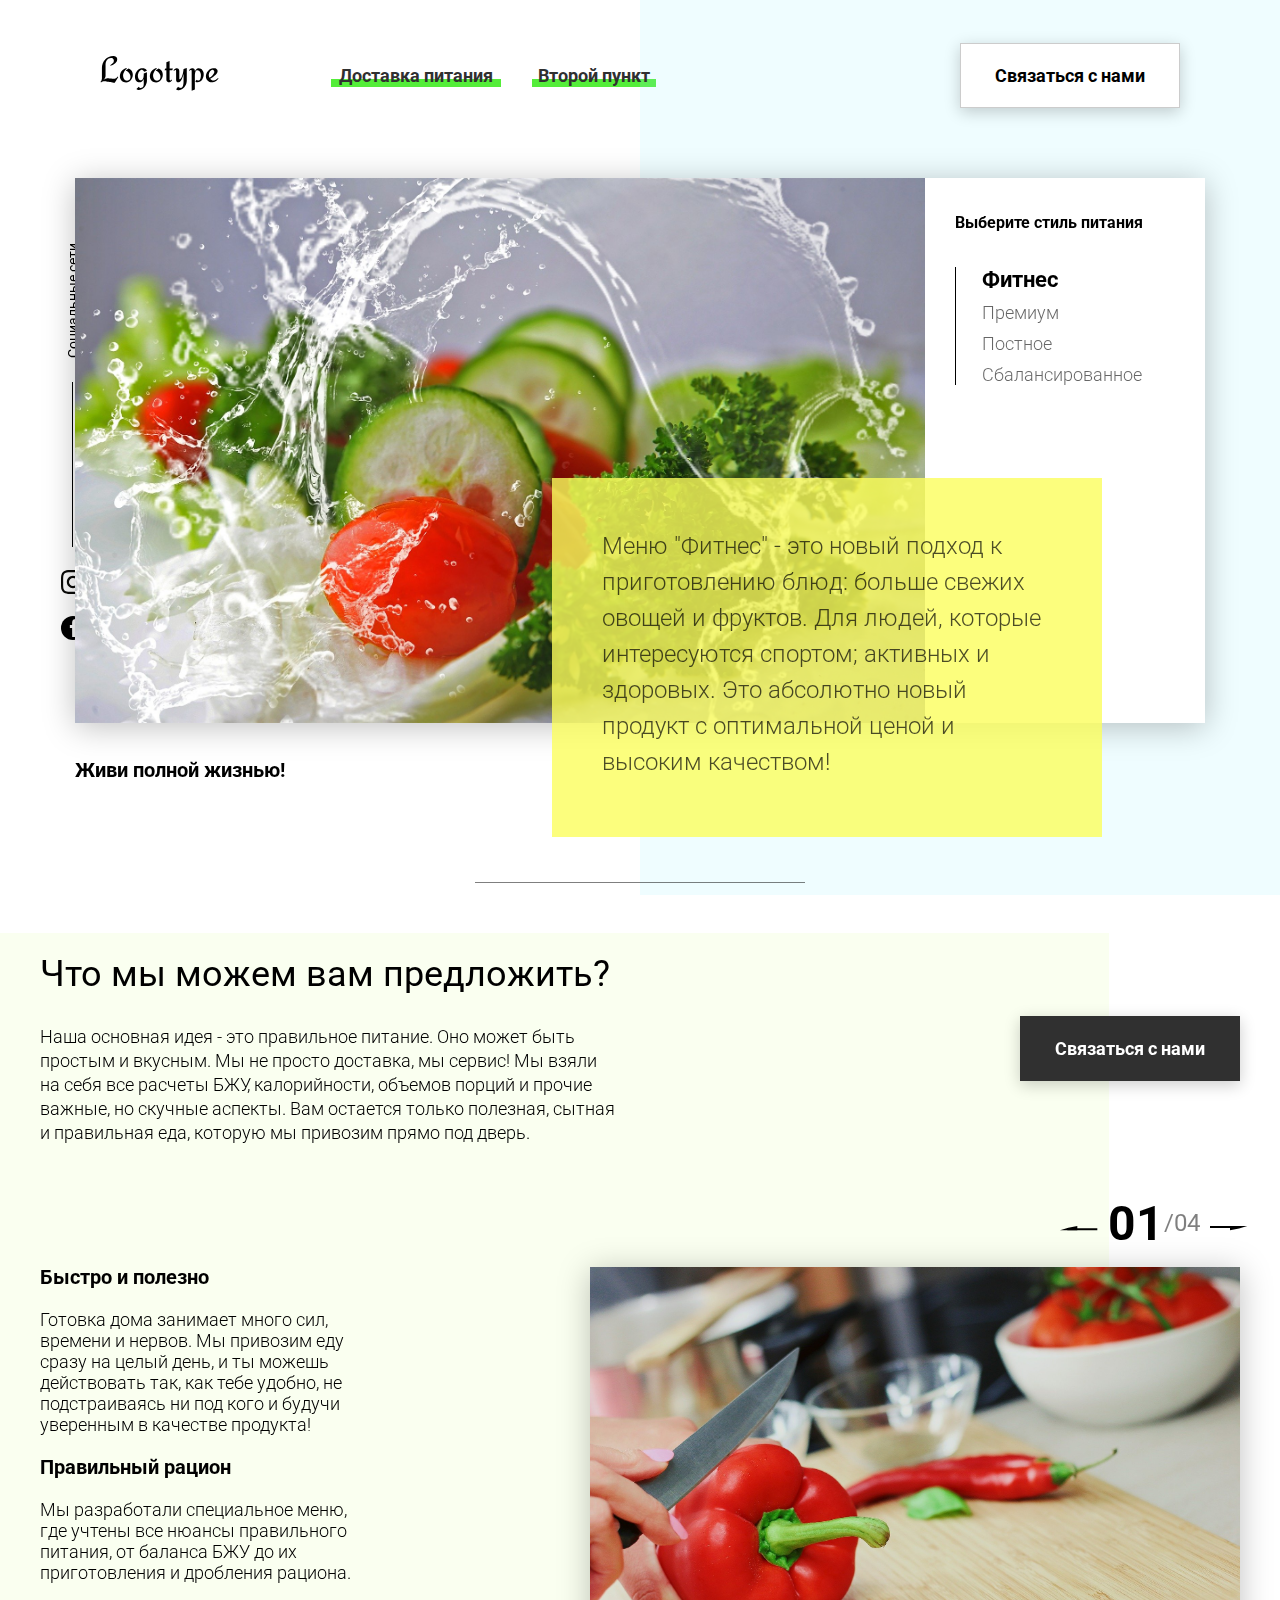
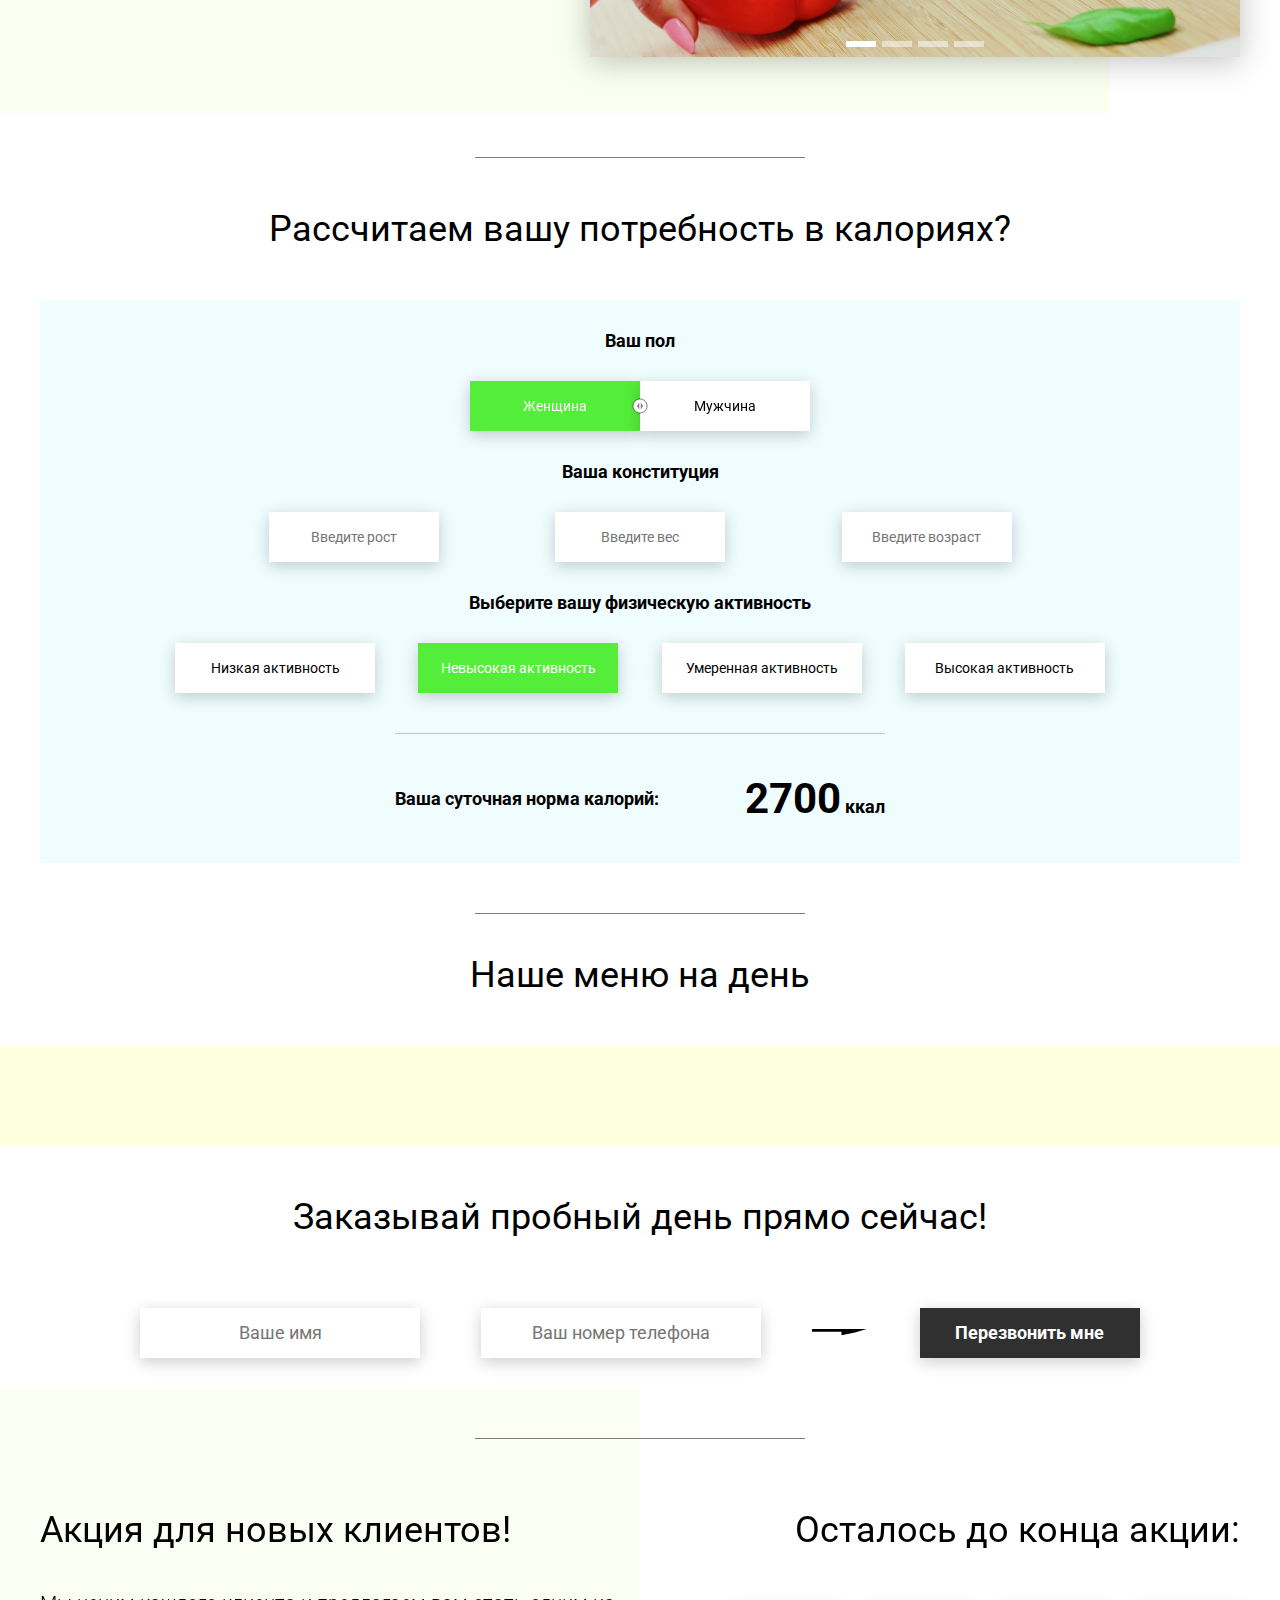
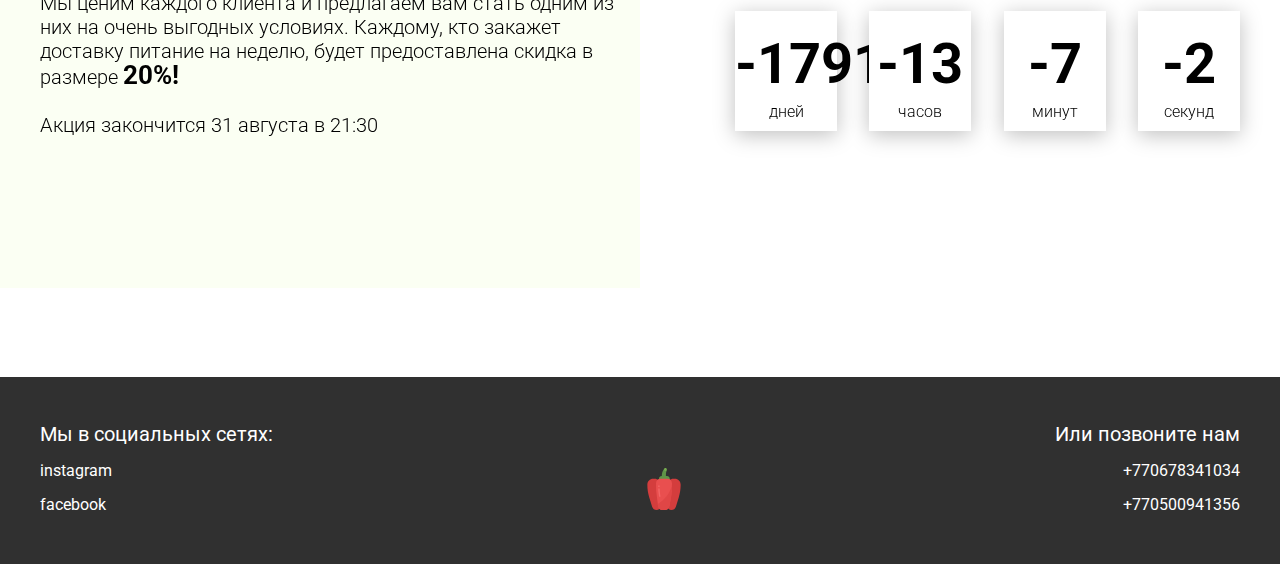
==== commit 85057787: "lsn_71_webpack" ====
--- a/Food/index.html
+++ b/Food/index.html
@@ -274,7 +274,6 @@
         </div>
     </div>
 
-    <!-- <script src="https://cdn.jsdelivr.net/npm/axios/dist/axios.min.js"></script> -->
-    <script src="js/script.js"></script>
+    <script src="js/bundle.js"></script>
 </body>
 </html>